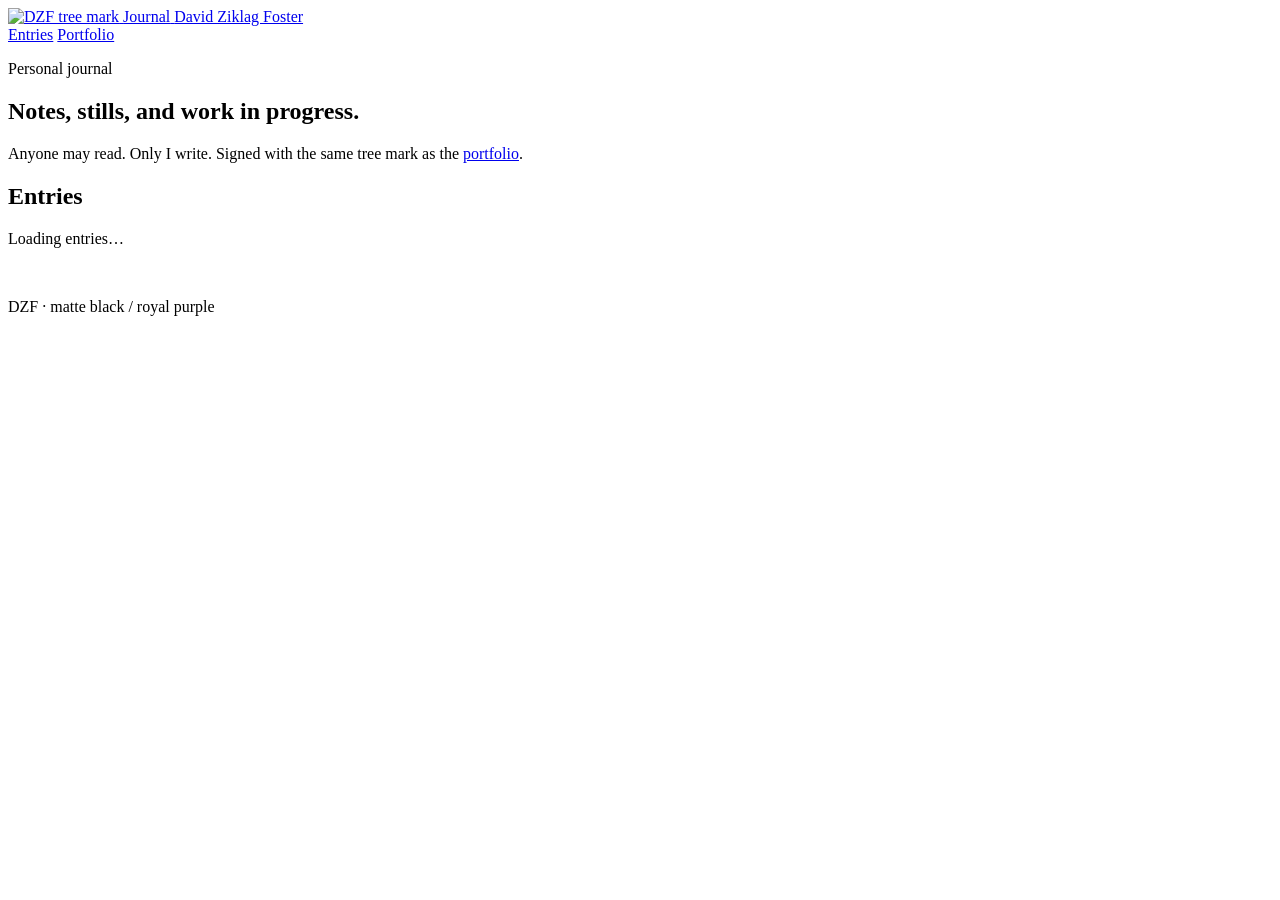
==== index.html @ b38d7485 "Add the journal site: tree mark, matte black and royal purple, commented so you can edit posts." ====
<!DOCTYPE html>
<html lang="en">
<head>
  <!--
    HOME PAGE of the journal.
    You almost never need to edit this file.
    To add a post, edit js/posts.js instead.
  -->
  <meta charset="UTF-8" />
  <meta name="viewport" content="width=device-width, initial-scale=1.0" />
  <meta name="description" content="Journal of David Ziklag Foster — notes, stills, and work in progress." />
  <meta name="theme-color" content="#0c0b0e" />
  <title>Journal · David Ziklag Foster</title>

  <!-- Matte black + dull royal purple styles. See css/style.css to change colors. -->
  <link rel="stylesheet" href="css/style.css" />
  <link rel="icon" href="https://darkstone007.github.io/Portfolio/Media/Lo.jpg" />
  <link rel="preconnect" href="https://fonts.googleapis.com" />
  <link rel="preconnect" href="https://fonts.gstatic.com" crossorigin />
  <link href="https://fonts.googleapis.com/css2?family=Poppins:wght@400;500;600&family=Source+Serif+4:opsz,wght@8..60,400;8..60,600&display=swap" rel="stylesheet" />
</head>
<body>
  <!-- Top bar: tree logo (the portfolio mark) + site name -->
  <header class="site-header">
    <a class="brand" href="index.html">
      <!--
        TREE LOGO — this is Media/Lo.jpg from the portfolio.
        That round tree mark is the signature on every DZF site.
        Local copy lives at assets/logo.jpg if you add one.
      -->
      <img class="brand-mark" src="assets/logo.jpg" alt="DZF tree mark"
           onerror="this.onerror=null;this.src='https://darkstone007.github.io/Portfolio/Media/Lo.jpg'" />
      <span class="brand-text">
        <span class="brand-name">Journal</span>
        <span class="brand-author">David Ziklag Foster</span>
      </span>
    </a>
    <nav class="nav">
      <a href="index.html" aria-current="page">Entries</a>
      <a href="https://darkstone007.github.io/Portfolio/" target="_blank" rel="noreferrer">Portfolio</a>
    </nav>
  </header>

  <main class="wrap">
    <!-- Intro. Change the sentence here if you want a different tagline. -->
    <section class="intro">
      <p class="eyebrow">Personal journal</p>
      <h1>Notes, stills, and work in progress.</h1>
      <p class="lede">
        Anyone may read. Only I write.
        Signed with the same tree mark as the
        <a href="https://darkstone007.github.io/Portfolio/" target="_blank" rel="noreferrer">portfolio</a>.
      </p>
    </section>

    <!--
      Post list is filled in by js/app.js from the array in js/posts.js.
      Each entry shows: DATE, TITLE, IMAGES, and a short excerpt.
    -->
    <section>
      <h2 class="list-heading">Entries</h2>
      <div id="post-list">
        <p class="quiet">Loading entries…</p>
      </div>
    </section>
  </main>

  <footer class="site-footer">
    <img class="brand-mark small" src="assets/logo.jpg" alt=""
         onerror="this.onerror=null;this.src='https://darkstone007.github.io/Portfolio/Media/Lo.jpg'" />
    <p>DZF · matte black / royal purple</p>
  </footer>

  <!-- posts.js = YOUR CONTENT. app.js = the renderer. Load content first. -->
  <script src="js/posts.js"></script>
  <script src="js/app.js"></script>
</body>
</html>
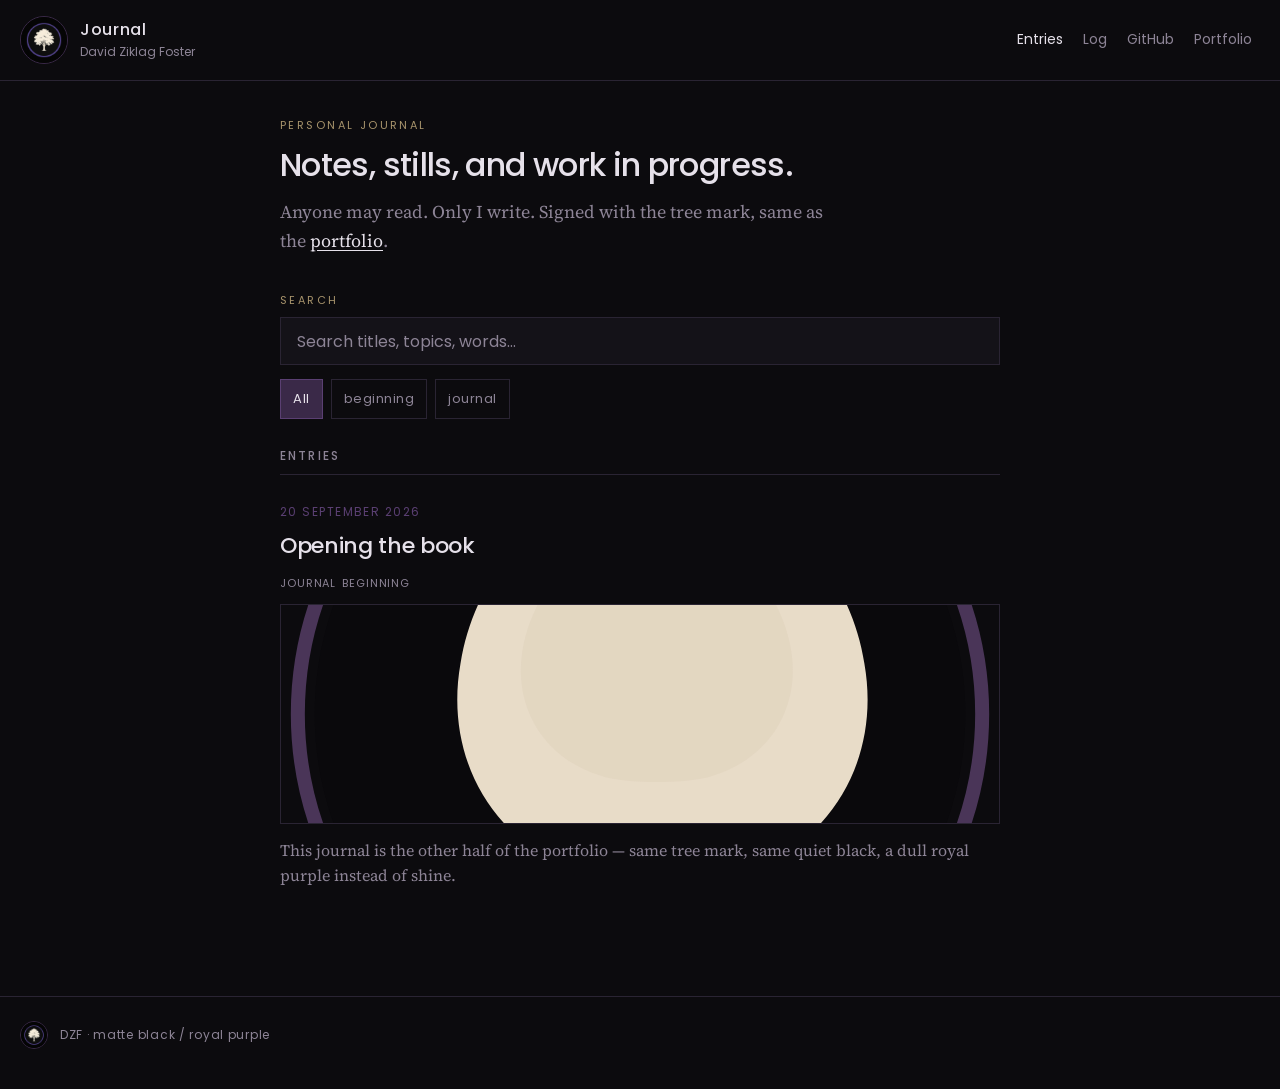
==== commit e86ae0c9: "Use photographic tree mark; Pages from main branch GitHub Actions Pages cannot enable itself without" ====
--- a/index.html
+++ b/index.html
@@ -2,33 +2,27 @@
 <html lang="en">
 <head>
   <!--
-    HOME PAGE of the journal.
-    You almost never need to edit this file.
-    To add a post, edit js/posts.js instead.
+    HOME PAGE
+    Search, topic chips, and the dated list of published entries.
+    Content comes from entries/index.json — do not edit this file to add a post.
+    To add a post: open studio/index.html (owner only).
   -->
   <meta charset="UTF-8" />
   <meta name="viewport" content="width=device-width, initial-scale=1.0" />
   <meta name="description" content="Journal of David Ziklag Foster — notes, stills, and work in progress." />
   <meta name="theme-color" content="#0c0b0e" />
   <title>Journal · David Ziklag Foster</title>
-
-  <!-- Matte black + dull royal purple styles. See css/style.css to change colors. -->
   <link rel="stylesheet" href="css/style.css" />
-  <link rel="icon" href="https://darkstone007.github.io/Portfolio/Media/Lo.jpg" />
+  <link rel="icon" href="assets/mark.svg" type="image/svg+xml" />
   <link rel="preconnect" href="https://fonts.googleapis.com" />
   <link rel="preconnect" href="https://fonts.gstatic.com" crossorigin />
   <link href="https://fonts.googleapis.com/css2?family=Poppins:wght@400;500;600&family=Source+Serif+4:opsz,wght@8..60,400;8..60,600&display=swap" rel="stylesheet" />
 </head>
 <body>
-  <!-- Top bar: tree logo (the portfolio mark) + site name -->
+  <!-- Tree mark top-left, same placement as the portfolio. -->
   <header class="site-header">
     <a class="brand" href="index.html">
-      <!--
-        TREE LOGO — this is Media/Lo.jpg from the portfolio.
-        That round tree mark is the signature on every DZF site.
-        Local copy lives at assets/logo.jpg if you add one.
-      -->
-      <img class="brand-mark" src="assets/logo.jpg" alt="DZF tree mark"
+      <img class="brand-mark" src="assets/mark.jpg" alt="DZF tree mark"
            onerror="this.onerror=null;this.src='https://darkstone007.github.io/Portfolio/Media/Lo.jpg'" />
       <span class="brand-text">
         <span class="brand-name">Journal</span>
@@ -37,28 +31,34 @@
     </a>
     <nav class="nav">
       <a href="index.html" aria-current="page">Entries</a>
+      <a href="log.html">Log</a>
+      <a href="https://github.com/Darkstone007/Journal" target="_blank" rel="noreferrer">GitHub</a>
       <a href="https://darkstone007.github.io/Portfolio/" target="_blank" rel="noreferrer">Portfolio</a>
     </nav>
   </header>
 
   <main class="wrap">
-    <!-- Intro. Change the sentence here if you want a different tagline. -->
     <section class="intro">
       <p class="eyebrow">Personal journal</p>
       <h1>Notes, stills, and work in progress.</h1>
       <p class="lede">
         Anyone may read. Only I write.
-        Signed with the same tree mark as the
+        Signed with the tree mark, same as the
         <a href="https://darkstone007.github.io/Portfolio/" target="_blank" rel="noreferrer">portfolio</a>.
       </p>
     </section>
 
-    <!--
-      Post list is filled in by js/app.js from the array in js/posts.js.
-      Each entry shows: DATE, TITLE, IMAGES, and a short excerpt.
-    -->
+    <!-- Search titles, topics, and body. Topic chips filter the list. -->
+    <section class="toolbar">
+      <label class="field" style="margin:0">
+        <span class="eyebrow" style="display:block;margin-bottom:8px">Search</span>
+        <input id="search" class="search" type="search" placeholder="Search titles, topics, words…" autocomplete="off" />
+      </label>
+      <div id="topics" class="topics"></div>
+    </section>
+
     <section>
-      <h2 class="list-heading">Entries</h2>
+      <h2 class="list-heading" id="list-heading">Entries</h2>
       <div id="post-list">
         <p class="quiet">Loading entries…</p>
       </div>
@@ -66,13 +66,12 @@
   </main>
 
   <footer class="site-footer">
-    <img class="brand-mark small" src="assets/logo.jpg" alt=""
+    <img class="brand-mark small" src="assets/mark.jpg" alt=""
          onerror="this.onerror=null;this.src='https://darkstone007.github.io/Portfolio/Media/Lo.jpg'" />
     <p>DZF · matte black / royal purple</p>
   </footer>
 
-  <!-- posts.js = YOUR CONTENT. app.js = the renderer. Load content first. -->
-  <script src="js/posts.js"></script>
+  <script src="js/core.js"></script>
   <script src="js/app.js"></script>
 </body>
 </html>
--- a/css/style.css
+++ b/css/style.css
@@ -0,0 +1,489 @@
+/*
+  COLORS AND LAYOUT FOR THE JOURNAL
+  =================================
+  Palette is matte on purpose — no gloss, no glow, no glass.
+  Black + a dull royal purple, same quiet register as the portfolio.
+
+  Change the values below if you want a different mood.
+*/
+
+:root {
+  --ink: #0c0b0e;          /* page background — near-black, not pure #000 */
+  --panel: #141218;        /* cards / fields */
+  --line: #2a2433;         /* hairline borders, dull not shiny */
+  --paper: #e6e1ea;        /* main text */
+  --quiet: #8d8496;        /* secondary text */
+  --royal: #5a3f72;        /* dull royal purple (desaturated, not neon) */
+  --royal-deep: #3a2948;   /* darker purple for edges */
+  --gold: #a8946c;         /* quiet gold, used sparingly like the portfolio beige */
+
+  --font-ui: "Poppins", Arial, sans-serif;
+  --font-body: "Source Serif 4", Georgia, serif;
+  --max: 760px;
+}
+
+* { box-sizing: border-box; margin: 0; padding: 0; }
+
+html, body {
+  background: var(--ink);
+  color: var(--paper);
+  font-family: var(--font-ui);
+  min-height: 100%;
+}
+
+body {
+  line-height: 1.55;
+  -webkit-font-smoothing: antialiased;
+}
+
+img { max-width: 100%; display: block; }
+
+a { color: var(--paper); text-underline-offset: 3px; }
+a:hover { color: #cbb8d8; }
+
+button, [role="button"] { cursor: pointer; }
+button:disabled { cursor: not-allowed; }
+
+/* ----- header: tree sits top-left, same as the portfolio ----- */
+.site-header {
+  display: flex;
+  align-items: center;
+  justify-content: space-between;
+  gap: 16px;
+  padding: 16px 20px;
+  border-bottom: 1px solid var(--line);
+  background: var(--ink);
+  position: sticky;
+  top: 0;
+  z-index: 10;
+}
+
+.brand {
+  display: flex;
+  align-items: center;
+  gap: 12px;
+  text-decoration: none;
+  min-width: 0;
+}
+
+.brand-mark {
+  width: 48px;
+  height: 48px;
+  border-radius: 50%;
+  object-fit: cover;
+  border: 1px solid var(--royal-deep);
+  flex-shrink: 0;
+  background: #0a090c;
+}
+.brand-mark.small { width: 28px; height: 28px; }
+
+.brand-text { display: flex; flex-direction: column; min-width: 0; }
+.brand-name { font-weight: 500; letter-spacing: 0.04em; }
+.brand-author { font-size: 12px; color: var(--quiet); }
+
+.nav { display: flex; gap: 4px; flex-wrap: wrap; justify-content: flex-end; }
+.nav a {
+  color: var(--quiet);
+  text-decoration: none;
+  padding: 10px 8px;
+  font-size: 14px;
+}
+.nav a:hover,
+.nav a[aria-current="page"] { color: var(--paper); }
+
+/* ----- page body ----- */
+.wrap {
+  max-width: var(--max);
+  margin: 0 auto;
+  padding: 36px 20px 80px;
+}
+
+.intro { margin-bottom: 36px; max-width: 34rem; }
+.eyebrow {
+  font-size: 11px;
+  letter-spacing: 0.22em;
+  text-transform: uppercase;
+  color: var(--gold);
+  margin-bottom: 12px;
+}
+.intro h1 {
+  font-weight: 500;
+  font-size: 32px;
+  letter-spacing: -0.02em;
+  line-height: 1.2;
+}
+.lede {
+  margin-top: 14px;
+  color: var(--quiet);
+  font-family: var(--font-body);
+  font-size: 18px;
+  line-height: 1.6;
+}
+
+.list-heading {
+  font-size: 12px;
+  letter-spacing: 0.18em;
+  text-transform: uppercase;
+  color: var(--quiet);
+  font-weight: 500;
+  margin: 28px 0 8px;
+}
+
+.quiet { color: var(--quiet); }
+
+/* ----- search + topics ----- */
+.toolbar { margin: 8px 0 8px; }
+
+.search {
+  width: 100%;
+  height: 48px;
+  padding: 0 16px;
+  background: var(--panel);
+  color: var(--paper);
+  border: 1px solid var(--line);
+  border-radius: 0;
+  font-family: var(--font-ui);
+  font-size: 16px;
+  outline: none;
+}
+.search:focus { border-color: var(--royal); }
+.search::placeholder { color: var(--quiet); }
+
+.topics {
+  display: flex;
+  flex-wrap: wrap;
+  gap: 8px;
+  margin-top: 14px;
+}
+
+.topic {
+  appearance: none;
+  background: transparent;
+  color: var(--quiet);
+  border: 1px solid var(--line);
+  padding: 8px 12px;
+  min-height: 40px;
+  font-family: var(--font-ui);
+  font-size: 13px;
+  letter-spacing: 0.04em;
+  text-decoration: none;
+  display: inline-flex;
+  align-items: center;
+}
+.topic:hover { color: var(--paper); border-color: var(--royal-deep); }
+.topic.is-on {
+  color: var(--paper);
+  border-color: var(--royal);
+  background: var(--royal-deep);
+}
+
+.post-topics {
+  display: flex;
+  flex-wrap: wrap;
+  gap: 6px;
+  margin-bottom: 12px;
+}
+.post-topics span,
+.post-topics a {
+  font-size: 11px;
+  letter-spacing: 0.08em;
+  text-transform: uppercase;
+  color: var(--quiet);
+  text-decoration: none;
+}
+
+/* ----- one row in the home list ----- */
+.post-card {
+  display: block;
+  padding: 28px 0;
+  border-top: 1px solid var(--line);
+  text-decoration: none;
+  color: inherit;
+}
+.post-card:hover .post-title { color: #d4c4e2; }
+
+.post-date {
+  font-size: 12px;
+  letter-spacing: 0.12em;
+  text-transform: uppercase;
+  color: var(--royal);
+  margin-bottom: 8px;
+}
+.post-title {
+  font-size: 22px;
+  font-weight: 500;
+  letter-spacing: -0.015em;
+  margin-bottom: 12px;
+}
+
+.post-images {
+  display: grid;
+  grid-template-columns: repeat(auto-fill, minmax(140px, 1fr));
+  gap: 8px;
+  margin: 12px 0 14px;
+}
+.post-images img {
+  width: 100%;
+  height: 140px;
+  object-fit: cover;
+  background: var(--panel);
+  border: 1px solid var(--line);
+}
+.post-images.single { grid-template-columns: 1fr; }
+.post-images.single img { height: 220px; }
+
+.image-slot {
+  height: 140px;
+  border: 1px dashed var(--royal-deep);
+  background: var(--panel);
+  color: var(--quiet);
+  font-size: 12px;
+  display: flex;
+  align-items: center;
+  justify-content: center;
+  letter-spacing: 0.08em;
+  text-transform: uppercase;
+}
+
+.post-excerpt {
+  font-family: var(--font-body);
+  color: var(--quiet);
+  font-size: 16px;
+}
+
+/* ----- single post ----- */
+.article-wrap { padding-top: 24px; }
+.back { margin-bottom: 28px; }
+.back a { color: var(--quiet); text-decoration: none; font-size: 14px; }
+.back a:hover { color: var(--paper); }
+
+.article-date {
+  font-size: 12px;
+  letter-spacing: 0.16em;
+  text-transform: uppercase;
+  color: var(--royal);
+  margin-bottom: 10px;
+}
+.article-title {
+  font-size: 34px;
+  font-weight: 500;
+  letter-spacing: -0.02em;
+  line-height: 1.15;
+  margin-bottom: 24px;
+}
+.article-images {
+  display: grid;
+  gap: 10px;
+  margin: 8px 0 28px;
+}
+.article-images img {
+  width: 100%;
+  max-height: 520px;
+  object-fit: cover;
+  border: 1px solid var(--line);
+  background: var(--panel);
+}
+.article-body {
+  font-family: var(--font-body);
+  font-size: 18px;
+  line-height: 1.7;
+  color: #d8d2de;
+}
+.article-body p { margin-bottom: 1em; }
+.article-body p:last-child { margin-bottom: 0; }
+
+/* ----- log ----- */
+.log-item {
+  display: grid;
+  grid-template-columns: 140px 1fr;
+  gap: 16px;
+  padding: 16px 0;
+  border-top: 1px solid var(--line);
+}
+.log-item .when {
+  font-size: 12px;
+  letter-spacing: 0.1em;
+  text-transform: uppercase;
+  color: var(--royal);
+  padding-top: 3px;
+}
+.log-item .what { color: var(--quiet); }
+.log-item .what a { color: var(--paper); text-decoration: none; }
+.log-item .what a:hover { color: #d4c4e2; }
+
+@media (max-width: 600px) {
+  .log-item { grid-template-columns: 1fr; gap: 4px; }
+}
+
+/* ----- footer ----- */
+.site-footer {
+  border-top: 1px solid var(--line);
+  padding: 24px 20px 40px;
+  display: flex;
+  align-items: center;
+  gap: 12px;
+  color: var(--quiet);
+  font-size: 12px;
+  letter-spacing: 0.06em;
+}
+
+.empty {
+  padding: 40px 0;
+  color: var(--quiet);
+  font-family: var(--font-body);
+}
+
+/* ----- studio (owner only — not in the public nav) ----- */
+.lock, .studio-form {
+  border: 1px solid var(--line);
+  background: var(--panel);
+  padding: 24px;
+  margin-top: 12px;
+}
+.lock h2, .studio-form h2 {
+  font-weight: 500;
+  font-size: 20px;
+  margin-bottom: 10px;
+}
+.lock p, .hint {
+  color: var(--quiet);
+  font-family: var(--font-body);
+  font-size: 15px;
+  line-height: 1.6;
+  margin-bottom: 14px;
+}
+.lock ol {
+  color: var(--quiet);
+  padding-left: 18px;
+  margin: 0 0 16px;
+  font-size: 14px;
+}
+.lock li { margin-bottom: 8px; }
+.lock a { color: var(--paper); }
+
+.field { margin-bottom: 16px; }
+.field label {
+  display: block;
+  font-size: 11px;
+  letter-spacing: 0.16em;
+  text-transform: uppercase;
+  color: var(--gold);
+  margin-bottom: 8px;
+}
+.field input[type="text"],
+.field input[type="password"],
+.field input[type="date"],
+.field textarea {
+  width: 100%;
+  background: var(--ink);
+  color: var(--paper);
+  border: 1px solid var(--line);
+  padding: 12px 14px;
+  font-family: var(--font-ui);
+  font-size: 16px;
+  outline: none;
+}
+.field textarea {
+  min-height: 220px;
+  font-family: var(--font-body);
+  line-height: 1.6;
+  resize: vertical;
+}
+.field input:focus, .field textarea:focus { border-color: var(--royal); }
+
+.row-2 {
+  display: grid;
+  grid-template-columns: 1fr 1fr;
+  gap: 12px;
+}
+@media (max-width: 600px) { .row-2 { grid-template-columns: 1fr; } }
+
+.check {
+  display: flex;
+  align-items: center;
+  gap: 10px;
+  color: var(--paper);
+  font-size: 14px;
+  margin: 8px 0 18px;
+}
+.check input { width: 18px; height: 18px; accent-color: var(--royal); }
+
+.actions { display: flex; flex-wrap: wrap; gap: 10px; }
+.btn {
+  appearance: none;
+  min-height: 44px;
+  padding: 10px 16px;
+  border: 1px solid var(--line);
+  background: transparent;
+  color: var(--paper);
+  font-family: var(--font-ui);
+  font-size: 14px;
+}
+.btn:hover { border-color: var(--royal); }
+.btn-primary {
+  background: var(--royal-deep);
+  border-color: var(--royal);
+}
+.btn-primary:hover { background: var(--royal); }
+.btn-ghost { color: var(--quiet); }
+
+.drop {
+  border: 1px dashed var(--royal-deep);
+  background: var(--ink);
+  padding: 20px;
+  text-align: center;
+  color: var(--quiet);
+  font-size: 14px;
+}
+.drop input { display: block; margin: 10px auto 0; color: var(--paper); }
+.thumbs {
+  display: grid;
+  grid-template-columns: repeat(auto-fill, minmax(92px, 1fr));
+  gap: 8px;
+  margin-top: 12px;
+}
+.thumbs img {
+  width: 100%;
+  height: 92px;
+  object-fit: cover;
+  border: 1px solid var(--line);
+}
+
+.status {
+  margin-top: 16px;
+  font-size: 13px;
+  color: var(--quiet);
+  white-space: pre-wrap;
+  font-family: ui-monospace, Menlo, monospace;
+}
+.status.ok { color: #b7c4a3; }
+.status.err { color: #c49a9a; }
+
+.entry-list { margin-top: 32px; }
+.entry-row {
+  display: flex;
+  justify-content: space-between;
+  gap: 12px;
+  padding: 14px 0;
+  border-top: 1px solid var(--line);
+  cursor: pointer;
+}
+.entry-row:hover .nm { color: #d4c4e2; }
+.entry-row .nm { font-weight: 500; }
+.badge {
+  font-size: 11px;
+  letter-spacing: 0.1em;
+  text-transform: uppercase;
+  color: var(--quiet);
+}
+
+@media (max-width: 600px) {
+  .intro h1 { font-size: 26px; }
+  .article-title { font-size: 26px; }
+  .brand-author { display: none; }
+  .post-images.single img { height: 180px; }
+}
+
+@media (prefers-reduced-motion: reduce) {
+  * { transition: none !important; }
+}
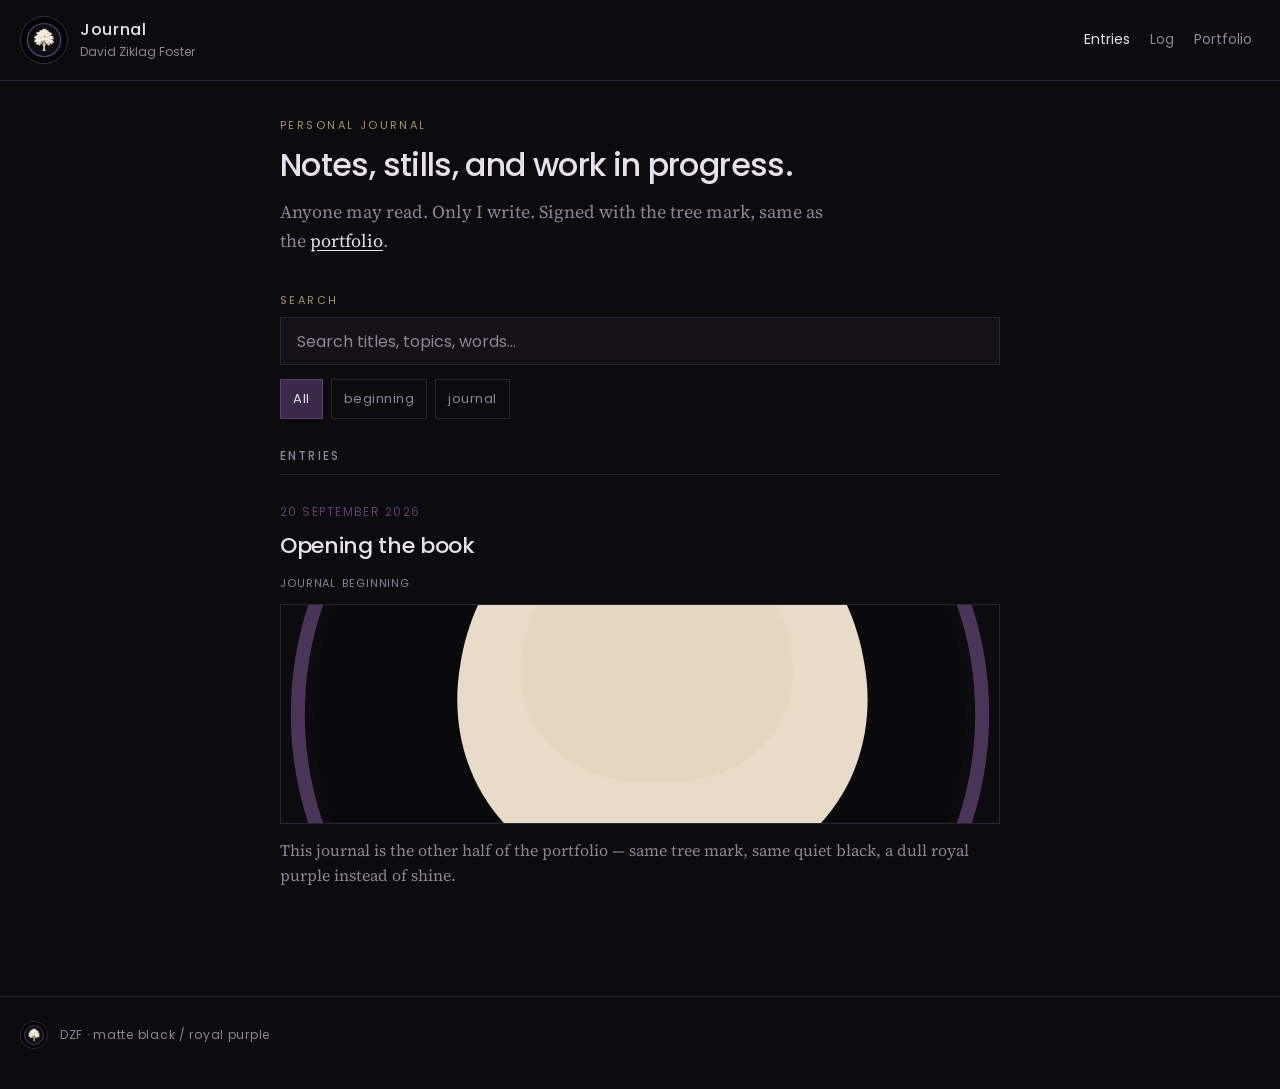
==== commit b3a69d96: "Hide GitHub from the public journal" ====
--- a/index.html
+++ b/index.html
@@ -32,7 +32,6 @@
     <nav class="nav">
       <a href="index.html" aria-current="page">Entries</a>
       <a href="log.html">Log</a>
-      <a href="https://github.com/Darkstone007/Journal" target="_blank" rel="noreferrer">GitHub</a>
       <a href="https://darkstone007.github.io/Portfolio/" target="_blank" rel="noreferrer">Portfolio</a>
     </nav>
   </header>
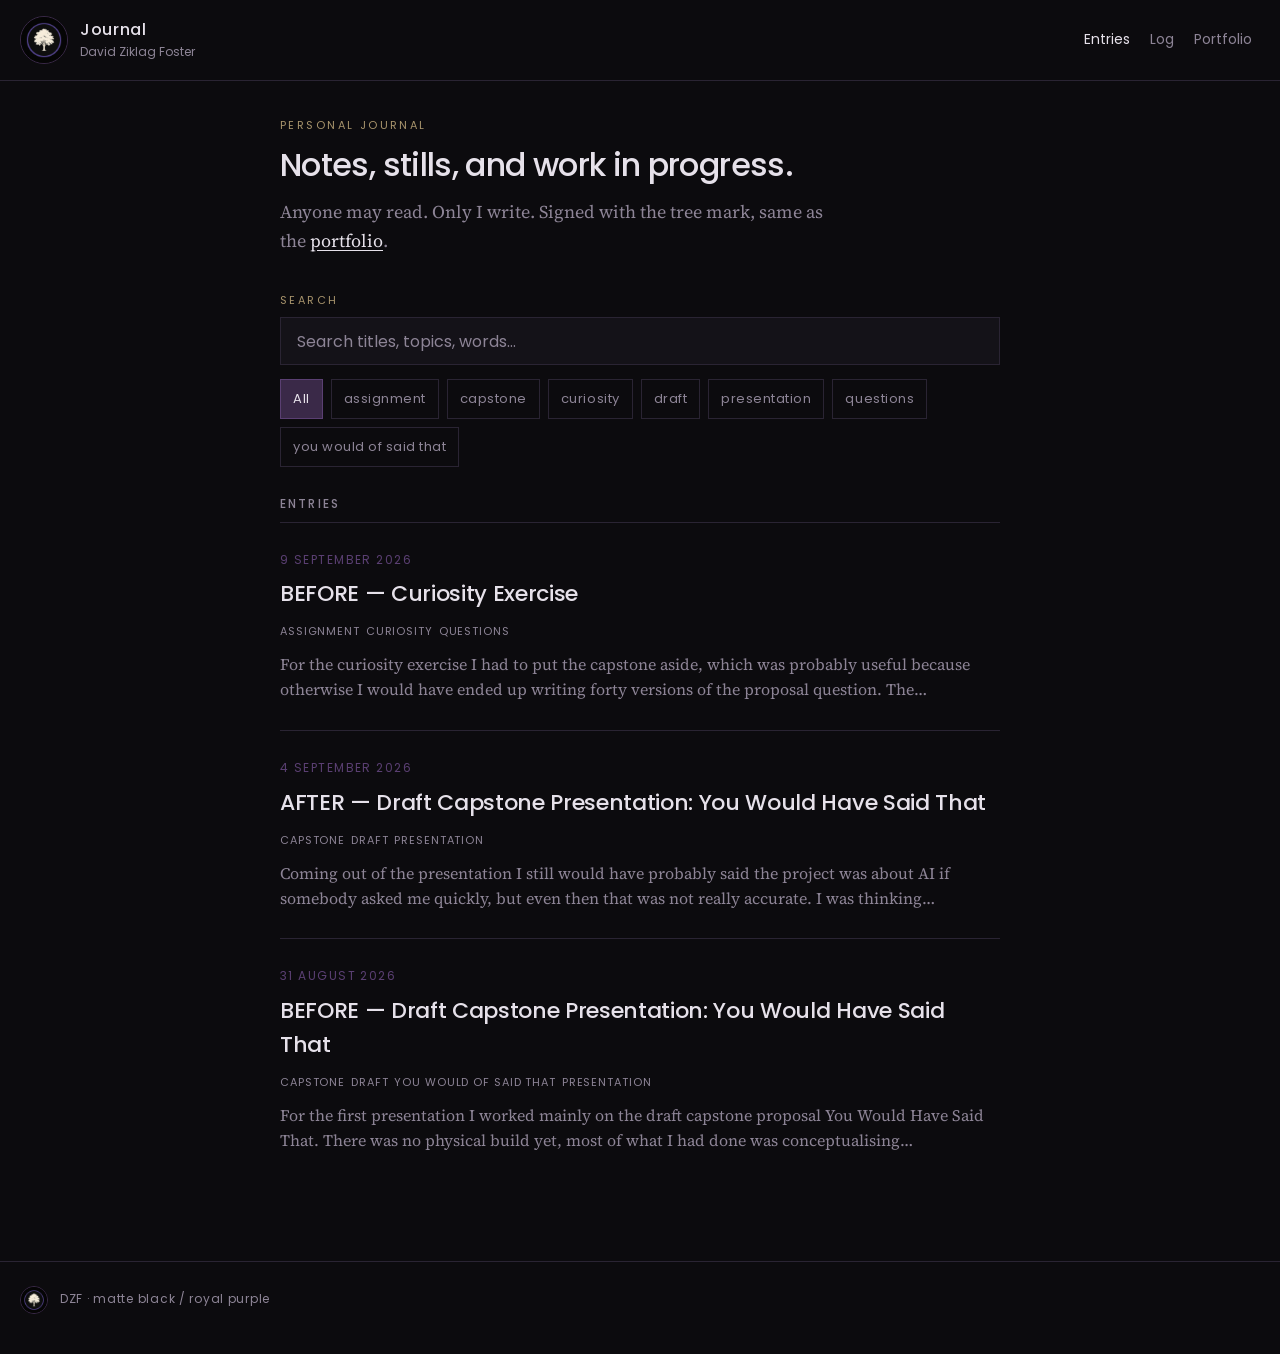
==== commit 67de564d: "Remove empty IMAGES placeholder; cache-bust home page assets" ====
--- a/index.html
+++ b/index.html
@@ -12,7 +12,7 @@
   <meta name="description" content="Journal of David Ziklag Foster — notes, stills, and work in progress." />
   <meta name="theme-color" content="#0c0b0e" />
   <title>Journal · David Ziklag Foster</title>
-  <link rel="stylesheet" href="css/style.css" />
+  <link rel="stylesheet" href="css/style.css?v=20260921b" />
   <link rel="icon" href="assets/mark.svg" type="image/svg+xml" />
   <link rel="preconnect" href="https://fonts.googleapis.com" />
   <link rel="preconnect" href="https://fonts.gstatic.com" crossorigin />
@@ -70,7 +70,7 @@
     <p>DZF · matte black / royal purple</p>
   </footer>
 
-  <script src="js/core.js"></script>
-  <script src="js/app.js"></script>
+  <script src="js/core.js?v=20260921b"></script>
+  <script src="js/app.js?v=20260921b"></script>
 </body>
 </html>
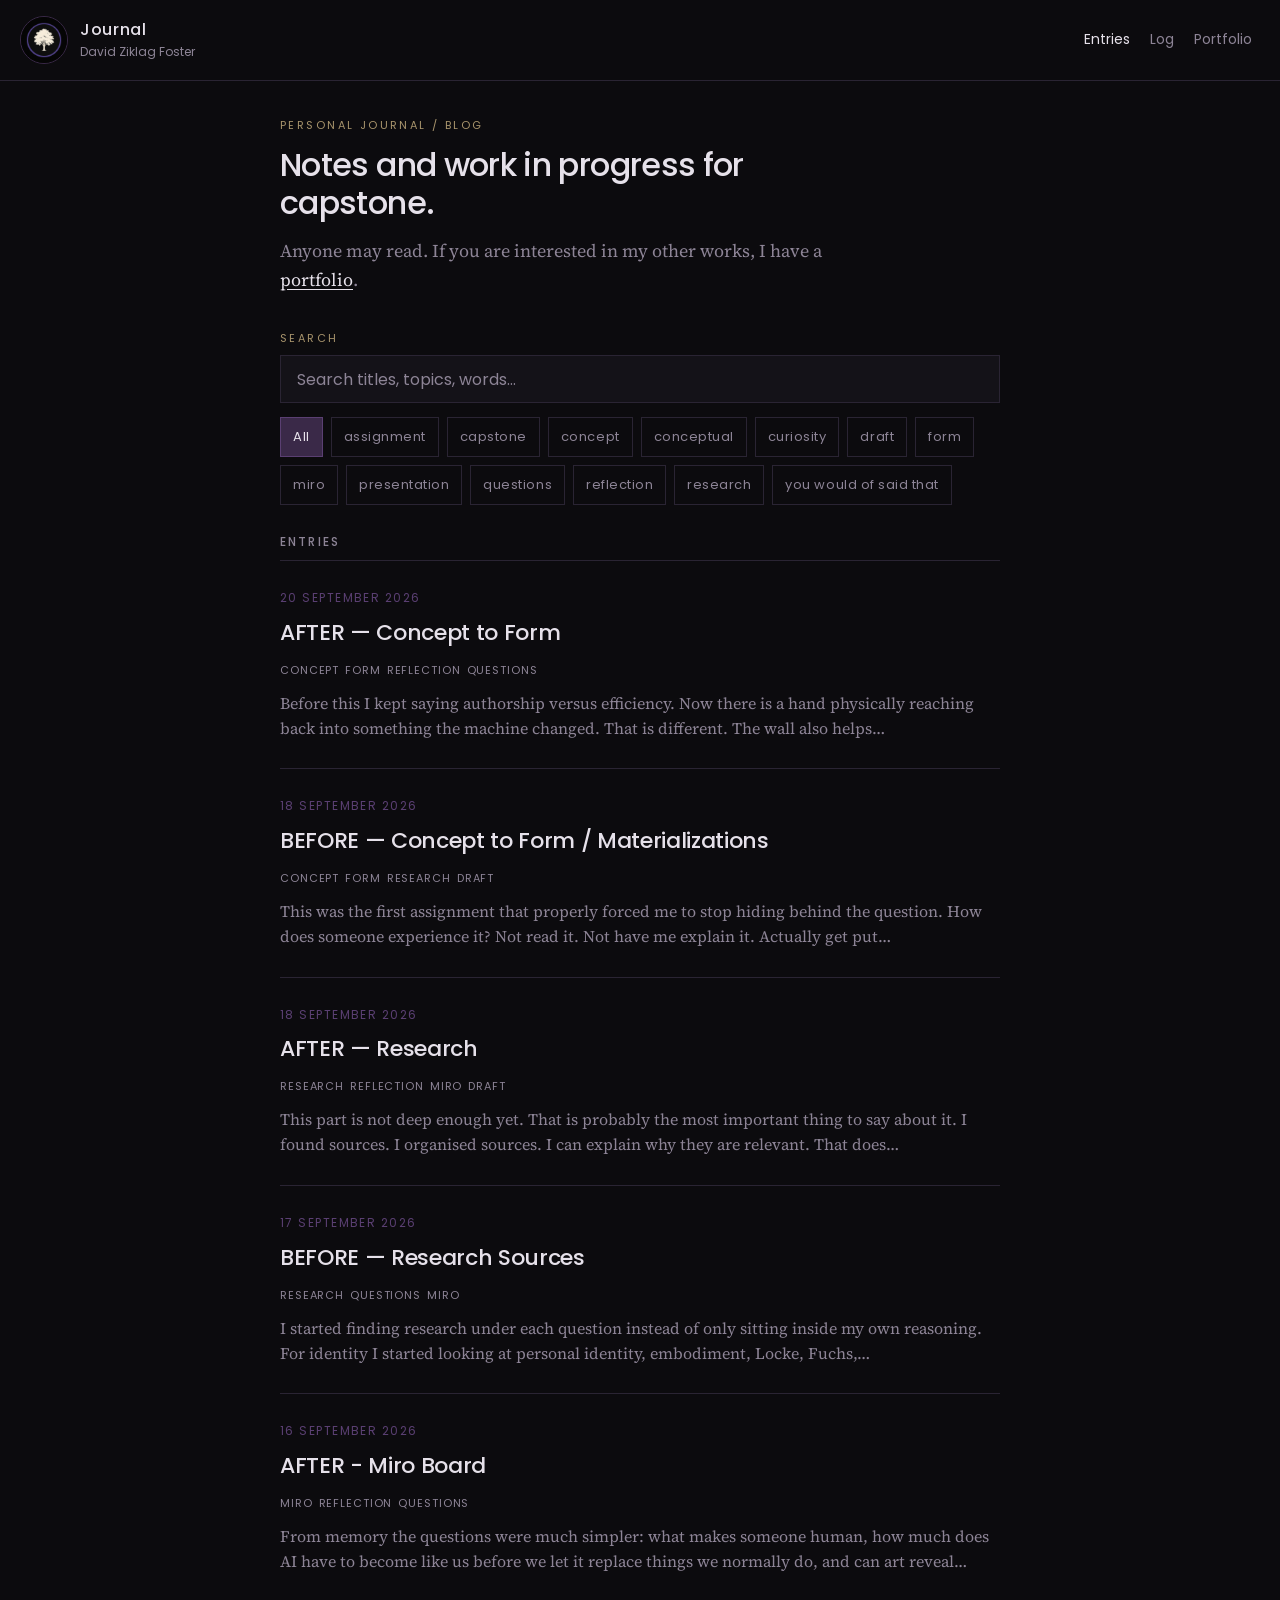
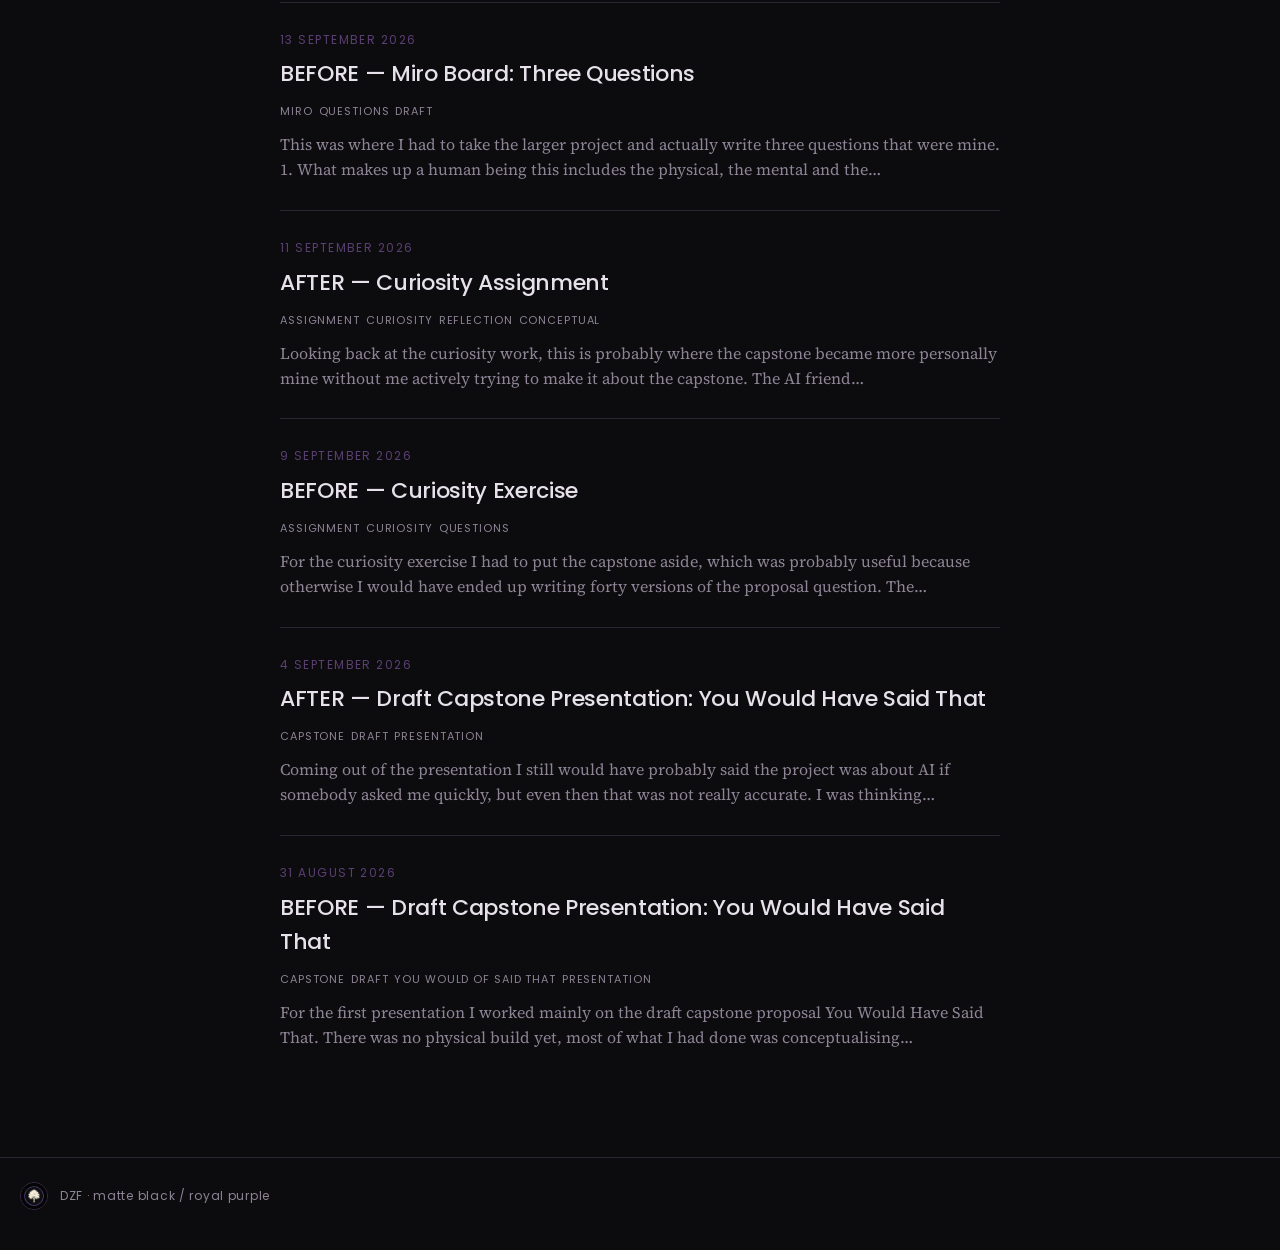
==== commit fd596fe9: "Update journal section header and description" ====
--- a/index.html
+++ b/index.html
@@ -38,11 +38,11 @@
 
   <main class="wrap">
     <section class="intro">
-      <p class="eyebrow">Personal journal</p>
-      <h1>Notes, stills, and work in progress.</h1>
+      <p class="eyebrow">Personal journal / blog</p>
+      <h1>Notes and work in progress for capstone.</h1>
       <p class="lede">
-        Anyone may read. Only I write.
-        Signed with the tree mark, same as the
+        Anyone may read.
+        If you are interested in my other works, I have a
         <a href="https://darkstone007.github.io/Portfolio/" target="_blank" rel="noreferrer">portfolio</a>.
       </p>
     </section>
--- a/css/style.css
+++ b/css/style.css
@@ -233,16 +233,7 @@
 .post-images.single img { height: 220px; }
 
 .image-slot {
-  height: 140px;
-  border: 1px dashed var(--royal-deep);
-  background: var(--panel);
-  color: var(--quiet);
-  font-size: 12px;
-  display: flex;
-  align-items: center;
-  justify-content: center;
-  letter-spacing: 0.08em;
-  text-transform: uppercase;
+  display: none;
 }
 
 .post-excerpt {
